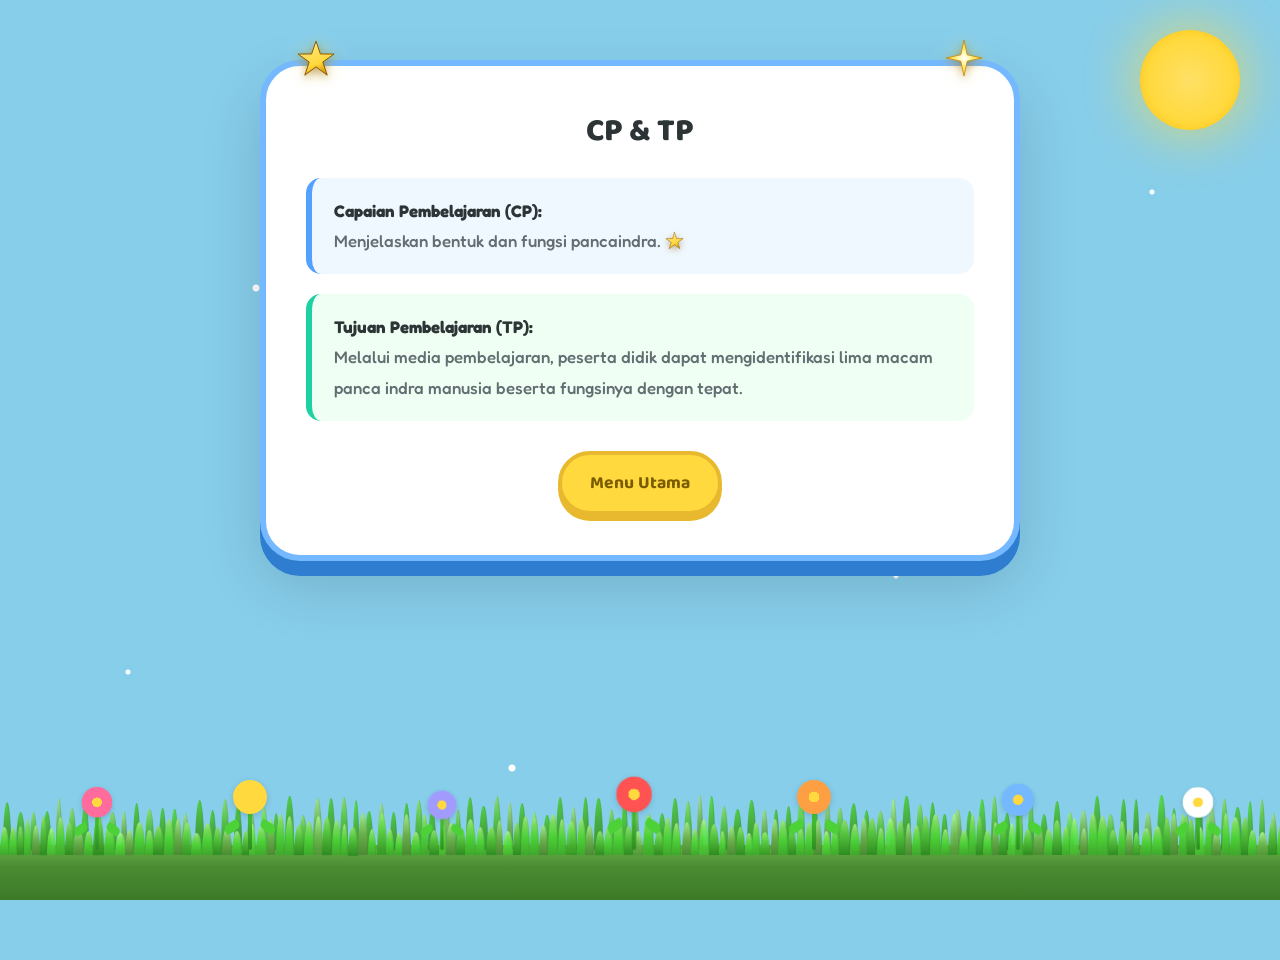
==== cp.html @ 5e444665 "first commit" ====
<!DOCTYPE html>
<html lang="id">
<head>
<meta charset="UTF-8">
<meta name="viewport" content="width=device-width, initial-scale=1.0">
<title>CP &amp; TP - Menu Belajar</title>
<link rel="stylesheet" href="style.css">
</head>
<body data-page="cp">

<div class="cloud cloud1"></div>
<div class="cloud cloud2"></div>
<div class="cloud cloud3"></div>
<div class="cloud cloud4"></div>
<div class="sun"></div>
<div class="butterfly b1"></div>
<div class="butterfly b2"></div>

<div class="ground">
  <div class="soil"></div>
  <div class="grass-back"></div>
  <div class="grass-front"></div>
  <div class="flower-css pink f1"><div class="stem"></div><div class="leaf left"></div><div class="leaf right"></div><div class="bloom"></div></div>
  <div class="flower-css yellow f2"><div class="stem"></div><div class="leaf left"></div><div class="leaf right"></div><div class="bloom"></div></div>
  <div class="flower-css purple f3"><div class="stem"></div><div class="leaf left"></div><div class="leaf right"></div><div class="bloom"></div></div>
  <div class="flower-css red f4"><div class="stem"></div><div class="leaf left"></div><div class="leaf right"></div><div class="bloom"></div></div>
  <div class="flower-css orange f5"><div class="stem"></div><div class="leaf left"></div><div class="leaf right"></div><div class="bloom"></div></div>
  <div class="flower-css blue f6"><div class="stem"></div><div class="leaf left"></div><div class="leaf right"></div><div class="bloom"></div></div>
  <div class="flower-css white f7"><div class="stem"></div><div class="leaf left"></div><div class="leaf right"></div><div class="bloom"></div></div>
</div>

<div class="content-wrapper">
  <div class="content-box">
    <h2 class="page-title">CP &amp; TP</h2>

    <div class="info-box">
      <p><b>Capaian Pembelajaran (CP):</b></p>
      <p>Menjelaskan bentuk dan fungsi pancaindra.
        <span class="inline-star img-star-5"></span>
      </p>
    </div>

    <div class="info-box green" style="margin-top: 20px;">
      <p><b>Tujuan Pembelajaran (TP):</b></p>
      <p>Melalui media pembelajaran, peserta didik dapat mengidentifikasi lima macam panca indra manusia beserta fungsinya dengan tepat.
    </div>

    <div class="nav-buttons" style="justify-content: center;">
      <a href="index.html" class="btn btn-home">Menu Utama</a>
    </div>
  </div>
</div>

<script src="script.js"></script>
</body>
</html>
---- style.css ----
@import url('https://fonts.googleapis.com/css2?family=Fredoka:wght@400;600;700&family=Baloo+2:wght@600;800&display=swap');
* {
  margin: 0;
  padding: 0;
  box-sizing: border-box;
  font-family: 'Fredoka', sans-serif;
}

body {
  min-height: 100vh;
  background: #87CEEB;
  background-image: 
    radial-gradient(circle at 20% 30%, #fff 0 3px, transparent 4px),
    radial-gradient(circle at 70% 60%, #fff 0 2px, transparent 3px),
    radial-gradient(circle at 40% 80%, #fff 0 3px, transparent 4px),
    radial-gradient(circle at 90% 20%, #fff 0 2px, transparent 3px),
    radial-gradient(circle at 10% 70%, #fff 0 2px, transparent 3px);
  position: relative;
  overflow-x: hidden;
  padding-bottom: 180px;
}

/* ============================================ */
/* ===== BINTANG GAMBAR (GRADASI + SHADOW) ==== */
/* ============================================ */
.img-star-5 {
  background-image: url("data:image/svg+xml,%3Csvg xmlns='http://www.w3.org/2000/svg' viewBox='0 0 100 100'%3E%3Cdefs%3E%3ClinearGradient id='g5' x1='0.3' y1='0' x2='0.7' y2='1'%3E%3Cstop offset='0%25' stop-color='%23FFFCE0'/%3E%3Cstop offset='25%25' stop-color='%23FFE066'/%3E%3Cstop offset='65%25' stop-color='%23FFD93D'/%3E%3Cstop offset='100%25' stop-color='%23D18A00'/%3E%3C/linearGradient%3E%3C/defs%3E%3Cpath d='M50 8 L61 40 L95 40 L67 60 L78 93 L50 72 L22 93 L33 60 L5 40 L39 40 Z' fill='url(%23g5)' stroke='%238C5A00' stroke-width='2.5' stroke-linejoin='round' stroke-linecap='round'/%3E%3C/svg%3E");
  background-repeat: no-repeat;
  background-position: center;
  background-size: contain;
}

.img-star-4 {
  background-image: url("data:image/svg+xml,%3Csvg xmlns='http://www.w3.org/2000/svg' viewBox='0 0 100 100'%3E%3Cdefs%3E%3CradialGradient id='g4' cx='50%25' cy='50%25' r='60%25'%3E%3Cstop offset='0%25' stop-color='%23FFFFFF'/%3E%3Cstop offset='35%25' stop-color='%23FFEF8A'/%3E%3Cstop offset='70%25' stop-color='%23FFD93D'/%3E%3Cstop offset='100%25' stop-color='%23F0A500'/%3E%3C/radialGradient%3E%3C/defs%3E%3Cpath d='M50 5 L58 42 L95 50 L58 58 L50 95 L42 58 L5 50 L42 42 Z' fill='url(%23g4)' stroke='%23C68800' stroke-width='2' stroke-linejoin='round' stroke-linecap='round'/%3E%3C/svg%3E");
  background-repeat: no-repeat;
  background-position: center;
  background-size: contain;
}

.inline-star {
  display: inline-block;
  width: 1.15em;
  height: 1.15em;
  vertical-align: -0.2em;
  background-repeat: no-repeat;
  background-position: center;
  background-size: contain;
  animation: sparkle 2s ease-in-out infinite;
  filter: drop-shadow(0 2px 3px rgba(140, 90, 0, 0.5));
}

/* ============ BACKGROUND DECORATIONS ============ */
.cloud {
  position: fixed;
  background: #fff;
  border-radius: 50%;
  opacity: 0.95;
  z-index: 1;
  pointer-events: none;
  filter: drop-shadow(0 8px 12px rgba(0,0,0,0.06));
}
.cloud::before,
.cloud::after {
  content: '';
  position: absolute;
  background: #fff;
  border-radius: 50%;
}
.cloud1 { width: 160px; height: 160px; top: 40px; left: -220px; animation: moveCloud 40s linear infinite; }
.cloud1::before { width: 120px; height: 120px; top: -40px; left: 80px; }
.cloud1::after { width: 100px; height: 100px; top: 20px; left: -40px; }

.cloud2 { width: 220px; height: 220px; top: 180px; left: -320px; animation: moveCloud 55s linear infinite; animation-delay: -18s; }
.cloud2::before { width: 160px; height: 160px; top: -55px; left: 110px; }
.cloud2::after { width: 130px; height: 130px; top: 30px; left: -55px; }

.cloud3 { width: 150px; height: 150px; top: 420px; left: -220px; animation: moveCloud 48s linear infinite; animation-delay: -30s; }
.cloud3::before { width: 110px; height: 110px; top: -38px; left: 75px; }
.cloud3::after { width: 95px; height: 95px; top: 18px; left: -38px; }

.cloud4 { width: 180px; height: 180px; top: 620px; left: -260px; animation: moveCloud 60s linear infinite; animation-delay: -45s; }
.cloud4::before { width: 130px; height: 130px; top: -45px; left: 90px; }
.cloud4::after { width: 105px; height: 105px; top: 22px; left: -45px; }

@keyframes moveCloud {
  from { transform: translateX(0); }
  to { transform: translateX(calc(100vw + 400px)); }
}

.sun {
  position: fixed;
  top: 30px; right: 40px;
  width: 100px; height: 100px;
  background: radial-gradient(circle, #FFE066 0%, #FFD93D 60%, #FFB800 100%);
  border-radius: 50%;
  box-shadow: 0 0 60px rgba(255, 217, 61, 0.8);
  z-index: 1;
  animation: sunPulse 3s ease-in-out infinite;
}
@keyframes sunPulse {
  0%, 100% { transform: scale(1); }
  50% { transform: scale(1.08); }
}

/* ============ GROUND + GRASS + FLOWER ============ */
.ground {
  position: fixed;
  bottom: 0; left: 0;
  width: 100%; height: 140px;
  z-index: 1;
  pointer-events: none;
}
.ground .soil {
  position: absolute;
  bottom: 0; left: 0;
  width: 100%; height: 55px;
  background: linear-gradient(180deg, #6AB04C 0%, #4a8b32 40%, #3d7a28 100%);
  box-shadow: inset 0 4px 0 rgba(0,0,0,0.08);
}
.grass-back,
.grass-front {
  position: absolute;
  left: 0; width: 100%;
  display: flex;
  align-items: flex-end;
  justify-content: space-around;
}
.grass-back { bottom: 50px; height: 55px; z-index: 1; filter: blur(0.4px); }
.grass-front { bottom: 45px; height: 45px; z-index: 2; }

.blade {
  position: relative;
  flex-shrink: 0;
  border-radius: 50% 50% 20% 20% / 100% 100% 0 0;
  transform-origin: bottom center;
  animation: waveGrass 2.6s ease-in-out infinite;
  will-change: transform;
  background: linear-gradient(to top, #3FA82C 0%, #4CD137 45%, #7BDB5C 80%, #A2E88A 100%);
  box-shadow: inset -1px 0 0 rgba(0,0,0,0.08);
}
.grass-back .blade {
  background: linear-gradient(to top, #2E8B20 0%, #3FA82C 50%, #4CD137 100%);
  box-shadow: inset -1px 0 0 rgba(0,0,0,0.15);
  opacity: 0.9;
}
.blade:nth-child(2n) { border-radius: 50% 50% 0 0 / 100% 100% 0 0; }
.blade:nth-child(3n) { background: linear-gradient(to top, #2E8B20, #55C43D 60%, #8DE06B 100%); }
.blade:nth-child(5n) { background: linear-gradient(to top, #4a8b32, #6AB04C 50%, #A2E88A 100%); }
.blade:nth-child(7n) { opacity: 0.9; filter: brightness(1.08); }

@keyframes waveGrass {
  0%   { transform: rotate(-5deg) scaleY(1); }
  25%  { transform: rotate(3deg) scaleY(1.03); }
  50%  { transform: rotate(6deg) scaleY(1); }
  75%  { transform: rotate(-2deg) scaleY(0.98); }
  100% { transform: rotate(-5deg) scaleY(1); }
}

.flower-css {
  position: absolute;
  bottom: 50px;
  width: 40px; height: 70px;
  transform-origin: bottom center;
  animation: flowerSway 3.5s ease-in-out infinite;
  z-index: 3;
}
.flower-css .stem {
  position: absolute;
  bottom: 0; left: 50%;
  transform: translateX(-50%);
  width: 4px; height: 42px;
  background: linear-gradient(180deg, #4CD137 0%, #2E8B20 100%);
  border-radius: 3px;
}
.flower-css .leaf {
  position: absolute;
  width: 16px; height: 10px;
  background: #4CD137;
  border-radius: 50% 0 50% 0;
  bottom: 18px;
}
.flower-css .leaf.left  { left: -6px;  transform: rotate(-30deg); }
.flower-css .leaf.right { right: -6px; transform: rotate(30deg) scaleX(-1); }

.flower-css .bloom {
  position: absolute;
  top: 0; left: 50%;
  transform: translateX(-50%);
  width: 34px; height: 34px;
  border-radius: 50%;
  background:
    radial-gradient(circle at 50% 50%, #FFD93D 0 22%, transparent 23%),
    radial-gradient(circle at 50% 15%, var(--petal) 0 32%, transparent 33%),
    radial-gradient(circle at 85% 50%, var(--petal) 0 32%, transparent 33%),
    radial-gradient(circle at 50% 85%, var(--petal) 0 32%, transparent 33%),
    radial-gradient(circle at 15% 50%, var(--petal) 0 32%, transparent 33%),
    radial-gradient(circle at 75% 25%, var(--petal) 0 26%, transparent 27%),
    radial-gradient(circle at 75% 75%, var(--petal) 0 26%, transparent 27%),
    radial-gradient(circle at 25% 75%, var(--petal) 0 26%, transparent 27%),
    radial-gradient(circle at 25% 25%, var(--petal) 0 26%, transparent 27%);
  filter: drop-shadow(0 2px 3px rgba(0,0,0,0.15));
}
.flower-css.pink   { --petal: #FF6B9D; }
.flower-css.yellow { --petal: #FFD93D; }
.flower-css.purple { --petal: #A29BFE; }
.flower-css.orange { --petal: #FF9F43; }
.flower-css.blue   { --petal: #74B9FF; }
.flower-css.white  { --petal: #FFFFFF; }
.flower-css.red    { --petal: #FF5252; }

.flower-css.f1 { left: 6%;  animation-delay: 0s;   transform: scale(0.9); }
.flower-css.f2 { left: 18%; animation-delay: -0.6s; }
.flower-css.f3 { left: 33%; animation-delay: -1.2s; transform: scale(0.85); }
.flower-css.f4 { left: 48%; animation-delay: -0.3s; transform: scale(1.05); }
.flower-css.f5 { left: 62%; animation-delay: -1.5s; }
.flower-css.f6 { left: 78%; animation-delay: -0.9s; transform: scale(0.95); }
.flower-css.f7 { left: 92%; animation-delay: -1.8s; transform: scale(0.9); }

@keyframes flowerSway {
  0%, 100% { transform: rotate(-4deg); }
  50%      { transform: rotate(4deg); }
}

/* ============ BUTTERFLY ============ */
.butterfly {
  position: fixed;
  width: 22px; height: 22px;
  z-index: 4;
  pointer-events: none;
  animation: flyAround 14s ease-in-out infinite;
}
.butterfly::before,
.butterfly::after {
  content: '';
  position: absolute;
  width: 12px; height: 16px;
  background: #FFD93D;
  border-radius: 50% 50% 50% 50% / 60% 60% 40% 40%;
  transform-origin: right center;
  animation: flapWing 0.25s ease-in-out infinite alternate;
}
.butterfly::before { left: 0;  transform: rotate(-20deg); }
.butterfly::after  { right: 0; transform: scaleX(-1) rotate(-20deg); transform-origin: left center; }
.butterfly.b1 { top: 60%; left: -60px; animation-delay: 0s; }
.butterfly.b2 { top: 70%; left: -60px; animation-delay: -7s; }

@keyframes flyAround {
  0%   { transform: translate(0, 0) rotate(0deg); }
  25%  { transform: translate(30vw, -80px) rotate(5deg); }
  50%  { transform: translate(60vw, 40px) rotate(-5deg); }
  75%  { transform: translate(90vw, -80px) rotate(5deg); }
  100% { transform: translate(115vw, 0) rotate(0deg); }
}
@keyframes flapWing {
  0%   { transform: rotate(-20deg) scaleY(1); }
  100% { transform: rotate(-20deg) scaleY(0.4); }
}

/* ============ HEADER (TOMBOL MENU) ============ */
header {
  text-align: center;
  padding: 50px 20px 20px;
  animation: fadeDown 0.8s ease;
  position: relative;
  z-index: 2;
}

.title-badge {
  display: inline-block;
  position: relative;
  padding: 22px 65px;
  background: linear-gradient(180deg, #FF8A5C 0%, #FF6B35 45%, #E85A2A 100%);
  border-radius: 60px;
  border: 5px solid #fff;
  box-shadow: 
    0 10px 0 #B8401F,
    0 10px 0 5px #fff,
    0 20px 35px rgba(0,0,0,0.25),
    inset 0 -6px 0 rgba(0,0,0,0.15),
    inset 0 6px 0 rgba(255,255,255,0.25);
  transform: rotate(-1.5deg);
  animation: buttonBounce 3s ease-in-out infinite;
  transition: transform 0.25s ease, box-shadow 0.25s ease;
}

.title-badge::before {
  content: '';
  position: absolute;
  top: 6px;
  left: 15%;
  width: 70%;
  height: 30%;
  background: linear-gradient(180deg, rgba(255,255,255,0.55) 0%, rgba(255,255,255,0) 100%);
  border-radius: 60px;
  pointer-events: none;
}

@keyframes buttonBounce {
  0%, 100% { transform: rotate(-1.5deg) translateY(0); }
  50%      { transform: rotate(-1.5deg) translateY(-6px); }
}

header h1 {
  font-family: 'Baloo 2', cursive;
  font-size: 2.6rem;
  font-weight: 800;
  letter-spacing: 1.5px;
  color: #FFFFFF;
  text-shadow: 0 3px 0 #A83812, 0 5px 8px rgba(0,0,0,0.3);
  position: relative;
  z-index: 2;
  line-height: 1.1;
}

.title-badge .btn-icon {
  position: absolute;
  top: 50%;
  transform: translateY(-50%);
  font-size: 1.8rem;
  z-index: 2;
  filter: drop-shadow(0 2px 2px rgba(0,0,0,0.3));
  animation: iconWiggle 2s ease-in-out infinite;
}
.title-badge .btn-icon.left  { left: 22px; }
.title-badge .btn-icon.right { right: 22px; animation-delay: 0.5s; }

@keyframes iconWiggle {
  0%, 100% { transform: translateY(-50%) rotate(-8deg); }
  50%      { transform: translateY(-50%) rotate(8deg); }
}

.title-badge .spark {
  position: absolute;
  width: 34px; height: 34px;
  background-repeat: no-repeat;
  background-position: center;
  background-size: contain;
  animation: sparkle 2s ease-in-out infinite;
  pointer-events: none;
  filter: drop-shadow(0 3px 4px rgba(140, 90, 0, 0.55))
          drop-shadow(0 0 8px rgba(255, 217, 61, 0.45));
}
.title-badge .spark.s1 { top: -25px; left: -20px; animation-delay: 0s; }
.title-badge .spark.s2 { top: -22px; right: -25px; animation-delay: 0.4s; width: 26px; height: 26px; }
.title-badge .spark.s3 { bottom: -20px; left: -18px; animation-delay: 0.8s; width: 28px; height: 28px; }
.title-badge .spark.s4 { bottom: -25px; right: -22px; animation-delay: 1.2s; }

@keyframes sparkle {
  0%, 100% { transform: scale(1) rotate(0); opacity: 1; }
  50%      { transform: scale(1.35) rotate(25deg); opacity: 0.6; }
}

header .subtitle {
  font-size: 1.15rem;
  color: #fff;
  margin-top: 30px;
  text-shadow: 2px 2px 4px rgba(0,0,0,0.35);
  font-weight: 600;
  letter-spacing: 0.5px;
}
@keyframes fadeDown {
  from { opacity: 0; transform: translateY(-40px); }
  to { opacity: 1; transform: translateY(0); }
}

/* ============ MENU GRID ============ */
main {
  max-width: 1100px;
  margin: 30px auto;
  padding: 0 20px;
  position: relative;
  z-index: 2;
}
.menu-grid {
  display: grid;
  grid-template-columns: repeat(auto-fit, minmax(230px, 1fr));
  gap: 30px;
  justify-content: center;
}
.menu-card {
  position: relative;
  background: #fff;
  border-radius: 40px;
  padding: 30px 20px 25px;
  text-align: center;
  cursor: pointer;
  transition: all 0.4s cubic-bezier(0.34, 1.56, 0.64, 1);
  border: 5px solid;
  box-shadow: 0 10px 0;
  animation: popIn 0.6s backwards;
  text-decoration: none;
  color: inherit;
  display: block;
}
@keyframes popIn {
  0% { opacity: 0; transform: scale(0.3) rotate(-15deg); }
  100% { opacity: 1; transform: scale(1) rotate(0); }
}
.menu-card:nth-child(1) { animation-delay: 0.1s; border-color: #FF9F43; box-shadow: 0 10px 0 #E17E20; }
.menu-card:nth-child(2) { animation-delay: 0.2s; border-color: #54A0FF; box-shadow: 0 10px 0 #2E7DD1; }
.menu-card:nth-child(3) { animation-delay: 0.3s; border-color: #1DD1A1; box-shadow: 0 10px 0 #10A37F; }
.menu-card:nth-child(4) { animation-delay: 0.4s; border-color: #FF6B9D; box-shadow: 0 10px 0 #D64577; }
.menu-card:nth-child(5) { animation-delay: 0.5s; border-color: #A29BFE; box-shadow: 0 10px 0 #7B72D9; }
.menu-card:nth-child(6) { animation-delay: 0.6s; border-color: #f3cf1c; box-shadow: 0 10px 0 #b79d1a; }
.menu-card:hover { transform: translateY(-8px) scale(1.03); box-shadow: 0 18px 0; }
.menu-card:nth-child(1):hover { box-shadow: 0 18px 0 #E17E20; }
.menu-card:nth-child(2):hover { box-shadow: 0 18px 0 #2E7DD1; }
.menu-card:nth-child(3):hover { box-shadow: 0 18px 0 #10A37F; }
.menu-card:nth-child(4):hover { box-shadow: 0 18px 0 #D64577; }
.menu-card:nth-child(5):hover { box-shadow: 0 18px 0 #7B72D9; }
.menu-card:nth-child(6):hover { box-shadow: 0 18px 0 #f1d85d; }
.menu-card:active { transform: translateY(4px) scale(1.02); box-shadow: 0 4px 0; }

.star-deco {
  position: absolute;
  width: 22px; height: 22px;
  background-repeat: no-repeat;
  background-position: center;
  background-size: contain;
  animation: sparkle 2s infinite;
  filter: drop-shadow(0 2px 3px rgba(140, 90, 0, 0.55))
          drop-shadow(0 0 5px rgba(255, 217, 61, 0.5));
}
.menu-card .star-deco:nth-child(1) { top: 12px; left: 15px; }
.menu-card .star-deco:nth-child(2) { top: 20px; right: 15px; animation-delay: 0.5s; }

.icon-circle {
  width: 100px; height: 100px;
  border-radius: 50%;
  display: flex;
  align-items: center;
  justify-content: center;
  margin: 0 auto 15px;
  box-shadow: inset 0 -6px 0 rgba(0,0,0,0.12);
  position: relative;
  overflow: hidden;
  animation: iconFloat 3s ease-in-out infinite;
}
.icon-circle img {
  width: 70%; height: 70%;
  object-fit: contain;
  display: block;
  pointer-events: none;
  filter: drop-shadow(0 2px 3px rgba(0,0,0,0.2));
  user-select: none;
}
.menu-card:nth-child(2) .icon-circle { animation-delay: 0.3s; }
.menu-card:nth-child(3) .icon-circle { animation-delay: 0.6s; }
.menu-card:nth-child(4) .icon-circle { animation-delay: 0.9s; }
.menu-card:nth-child(5) .icon-circle { animation-delay: 1.2s; }
.menu-card:nth-child(6) .icon-circle { animation-delay: 1.5s; }

@keyframes iconFloat {
  0%, 100% { transform: translateY(0) rotate(-5deg); }
  50% { transform: translateY(-6px) rotate(5deg); }
}
.menu-card:nth-child(1) .icon-circle { background: linear-gradient(135deg, #FFB347, #FF8C00); }
.menu-card:nth-child(2) .icon-circle { background: linear-gradient(135deg, #74B9FF, #0984E3); }
.menu-card:nth-child(3) .icon-circle { background: linear-gradient(135deg, #55EFC4, #00B894); }
.menu-card:nth-child(4) .icon-circle { background: linear-gradient(135deg, #FF9EC4, #FF6B9D); }
.menu-card:nth-child(5) .icon-circle { background: linear-gradient(135deg, #C8B6FF, #A29BFE); }
.menu-card:nth-child(6) .icon-circle { background: linear-gradient(135deg, #e6c635, #f3cf1c); }

.menu-card h2 {
  font-family: 'Baloo 2', cursive;
  font-size: 1.5rem;
  font-weight: 800;
  margin-bottom: 6px;
  color: #2d3436;
}
.menu-card p {
  font-size: 0.9rem;
  color: #636e72;
  line-height: 1.4;
  font-weight: 500;
}

/* ============ CONTENT PAGE ============ */
.content-wrapper {
  max-width: 800px;
  margin: 60px auto 30px;
  padding: 0 20px;
  position: relative;
  z-index: 2;
}
.content-box {
  background: #fff;
  border-radius: 40px;
  padding: 45px 40px 40px;
  position: relative;
  border: 6px solid #FFD93D;
  box-shadow: 0 15px 0 #E8B92E, 0 25px 60px rgba(0,0,0,0.15);
  animation: contentIn 0.6s cubic-bezier(0.34, 1.56, 0.64, 1);
}
@keyframes contentIn {
  from { opacity: 0; transform: translateY(50px) scale(0.9); }
  to { opacity: 1; transform: translateY(0) scale(1); }
}

.content-box::before,
.content-box::after {
  content: '';
  position: absolute;
  width: 40px; height: 40px;
  background-repeat: no-repeat;
  background-position: center;
  background-size: contain;
  animation: sparkle 1.5s infinite;
  pointer-events: none;
  filter: drop-shadow(0 3px 4px rgba(140, 90, 0, 0.5))
          drop-shadow(0 0 8px rgba(255, 217, 61, 0.4));
}
.content-box::before {
  top: -28px; left: 30px;
  background-image: url("data:image/svg+xml,%3Csvg xmlns='http://www.w3.org/2000/svg' viewBox='0 0 100 100'%3E%3Cdefs%3E%3ClinearGradient id='gc1' x1='0.3' y1='0' x2='0.7' y2='1'%3E%3Cstop offset='0%25' stop-color='%23FFFCE0'/%3E%3Cstop offset='25%25' stop-color='%23FFE066'/%3E%3Cstop offset='65%25' stop-color='%23FFD93D'/%3E%3Cstop offset='100%25' stop-color='%23D18A00'/%3E%3C/linearGradient%3E%3C/defs%3E%3Cpath d='M50 8 L61 40 L95 40 L67 60 L78 93 L50 72 L22 93 L33 60 L5 40 L39 40 Z' fill='url(%23gc1)' stroke='%238C5A00' stroke-width='2.5' stroke-linejoin='round'/%3E%3C/svg%3E");
}
.content-box::after {
  top: -28px; right: 30px;
  background-image: url("data:image/svg+xml,%3Csvg xmlns='http://www.w3.org/2000/svg' viewBox='0 0 100 100'%3E%3Cdefs%3E%3CradialGradient id='gc2' cx='50%25' cy='50%25' r='60%25'%3E%3Cstop offset='0%25' stop-color='%23FFFFFF'/%3E%3Cstop offset='35%25' stop-color='%23FFEF8A'/%3E%3Cstop offset='70%25' stop-color='%23FFD93D'/%3E%3Cstop offset='100%25' stop-color='%23F0A500'/%3E%3C/radialGradient%3E%3C/defs%3E%3Cpath d='M50 5 L58 42 L95 50 L58 58 L50 95 L42 58 L5 50 L42 42 Z' fill='url(%23gc2)' stroke='%23C68800' stroke-width='2' stroke-linejoin='round'/%3E%3C/svg%3E");
  animation-delay: 0.7s;
}

.page-title {
  font-family: 'Baloo 2', cursive;
  font-size: 2rem;
  font-weight: 800;
  color: #2d3436;
  text-align: center;
  margin-bottom: 25px;
  line-height: 1.3;
}
.content-box p, .content-box li {
  font-size: 1.05rem;
  line-height: 1.8;
  color: #636e72;
  font-weight: 500;
}
.content-box ul, .content-box ol {
  padding-left: 28px;
  margin-top: 12px;
}
.content-box li { margin-bottom: 12px; padding-left: 5px; }
.content-box li::marker { color: #FF6B9D; font-weight: bold; }
.content-box b { color: #2d3436; font-weight: 700; }
.content-box .highlight {
  display: block;
  margin-top: 20px;
  text-align: center;
  font-weight: 700;
  color: #FF6B9D;
  font-size: 1.1rem;
}

.info-box {
  background: #F0F8FF;
  border-left: 6px solid #54A0FF;
  border-radius: 15px;
  padding: 18px 22px;
  margin: 15px 0;
}
.info-box.yellow { background: #FFF9E6; border-left-color: #FFD93D; }
.info-box.green  { background: #F0FFF4; border-left-color: #1DD1A1; }
.info-box.pink   { background: #FFF0F6; border-left-color: #FF6B9D; }

/* Page-specific border colors */
body[data-page="petunjuk"] .content-box { border-color: #FFB347; box-shadow: 0 15px 0 #E17E20, 0 25px 60px rgba(0,0,0,0.15); }
body[data-page="cp"] .content-box { border-color: #74B9FF; box-shadow: 0 15px 0 #2E7DD1, 0 25px 60px rgba(0,0,0,0.15); }
body[data-page="materi"] .content-box { border-color: #55EFC4; box-shadow: 0 15px 0 #10A37F, 0 25px 60px rgba(0,0,0,0.15); }
body[data-page="latihan"] .content-box { border-color: #FF9EC4; box-shadow: 0 15px 0 #D64577, 0 25px 60px rgba(0,0,0,0.15); }
body[data-page="pengembang"] .content-box { border-color: #C8B6FF; box-shadow: 0 15px 0 #7B72D9, 0 25px 60px rgba(0,0,0,0.15); }
body[data-page="ruang-indra"] .content-box { border-color: #e7e9c4; box-shadow: 0 15px 0 #7E57C2, 0 25px 60px rgba(0,0,0,0.15); }

/* ============ BUTTONS ============ */
.nav-buttons {
  display: flex;
  justify-content: space-between;
  gap: 15px;
  margin-top: 30px;
  flex-wrap: wrap;
}
.btn {
  font-family: 'Baloo 2', cursive;
  font-size: 1.1rem;
  font-weight: 700;
  padding: 14px 28px;
  border-radius: 50px;
  border: 4px solid;
  cursor: pointer;
  transition: all 0.3s;
  display: inline-flex;
  align-items: center;
  gap: 8px;
  text-decoration: none;
}
.btn-home {
  background: #FFD93D;
  border-color: #E8B92E;
  color: #7A5C00;
  box-shadow: 0 6px 0 #E8B92E;
}
.btn-home:hover { transform: translateY(-3px); box-shadow: 0 9px 0 #E8B92E; }
.btn-home:active { transform: translateY(3px); box-shadow: 0 3px 0 #E8B92E; }
.btn-next {
  background: #FF6B9D;
  border-color: #D64577;
  color: #fff;
  box-shadow: 0 6px 0 #D64577;
  margin-left: auto;
}
.btn-next:hover { transform: translateY(-3px); box-shadow: 0 9px 0 #D64577; }
.btn-next:active { transform: translateY(3px); box-shadow: 0 3px 0 #D64577; }
.btn-back {
  background: #FF6B9D;
  border-color: #D64577;
  color: #fff;
  box-shadow: 0 6px 0 #D64577;
  margin-right: auto;
}
.btn-next:hover { transform: translateY(-3px); box-shadow: 0 9px 0 #D64577; }
.btn-next:active { transform: translateY(3px); box-shadow: 0 3px 0 #D64577; }

/* ============ RESPONSIVE ============ */
@media (max-width: 700px) {
  header { padding: 35px 15px 15px; }
  .title-badge { padding: 16px 45px; border-width: 4px; border-radius: 50px; }
  header h1 { font-size: 1.8rem; letter-spacing: 1px; }
  .title-badge .btn-icon { font-size: 1.3rem; }
  .title-badge .btn-icon.left  { left: 14px; }
  .title-badge .btn-icon.right { right: 14px; }
  .title-badge .spark { width: 22px; height: 22px; }
  .title-badge .spark.s1 { top: -18px; left: -14px; }
  .title-badge .spark.s2 { top: -14px; right: -18px; width: 18px; height: 18px; }
  .title-badge .spark.s3 { bottom: -14px; left: -12px; width: 20px; height: 20px; }
  .title-badge .spark.s4 { bottom: -18px; right: -16px; }

  header .subtitle { font-size: 0.95rem; margin-top: 22px; }
  .sun { width: 70px; height: 70px; top: 15px; right: 15px; }
  .menu-grid { grid-template-columns: 1fr 1fr; gap: 18px; }
  .menu-card { padding: 22px 12px 18px; border-radius: 30px; border-width: 4px; }
  .icon-circle { width: 75px; height: 75px; }
  .menu-card h2 { font-size: 1.1rem; }
  .menu-card p { font-size: 0.75rem; }
  .star-deco { width: 16px; height: 16px; }
  .content-wrapper { margin-top: 40px; }
  .content-box { padding: 35px 22px 30px; border-width: 5px; border-radius: 30px; }
  .content-box::before,
  .content-box::after { width: 30px; height: 30px; top: -22px; }
  .page-title { font-size: 1.5rem; }
  .content-box p, .content-box li { font-size: 0.95rem; }
  .btn { font-size: 0.95rem; padding: 12px 20px; }
  .ground { height: 120px; }
  .flower-css { transform: scale(0.75); }
  .ground .soil { height: 45px; }

  .cloud1 { width: 110px; height: 110px; }
  .cloud1::before { width: 80px; height: 80px; top: -28px; left: 55px; }
  .cloud1::after  { width: 70px; height: 70px; top: 15px; left: -28px; }
  .cloud2 { width: 150px; height: 150px; }
  .cloud2::before { width: 110px; height: 110px; top: -38px; left: 75px; }
  .cloud2::after  { width: 90px;  height: 90px;  top: 20px; left: -38px; }
  .cloud3 { width: 100px; height: 100px; }
  .cloud3::before { width: 75px; height: 75px; top: -25px; left: 50px; }
  .cloud3::after  { width: 65px; height: 65px; top: 12px; left: -25px; }
  .cloud4 { width: 120px; height: 120px; }
  .cloud4::before { width: 90px; height: 90px; top: -30px; left: 60px; }
  .cloud4::after  { width: 72px; height: 72px; top: 15px; left: -30px; }
}

@media (max-width: 400px) {
  .menu-grid { grid-template-columns: 1fr; }
  .title-badge { padding: 12px 35px; border-width: 4px; }
  header h1 { font-size: 1.4rem; letter-spacing: 0.5px; }
  .title-badge .btn-icon { display: none; }
  .nav-buttons { flex-direction: column; }
  .btn-next { margin-left: 0; justify-content: center; }
  .btn-home { justify-content: center; }
}
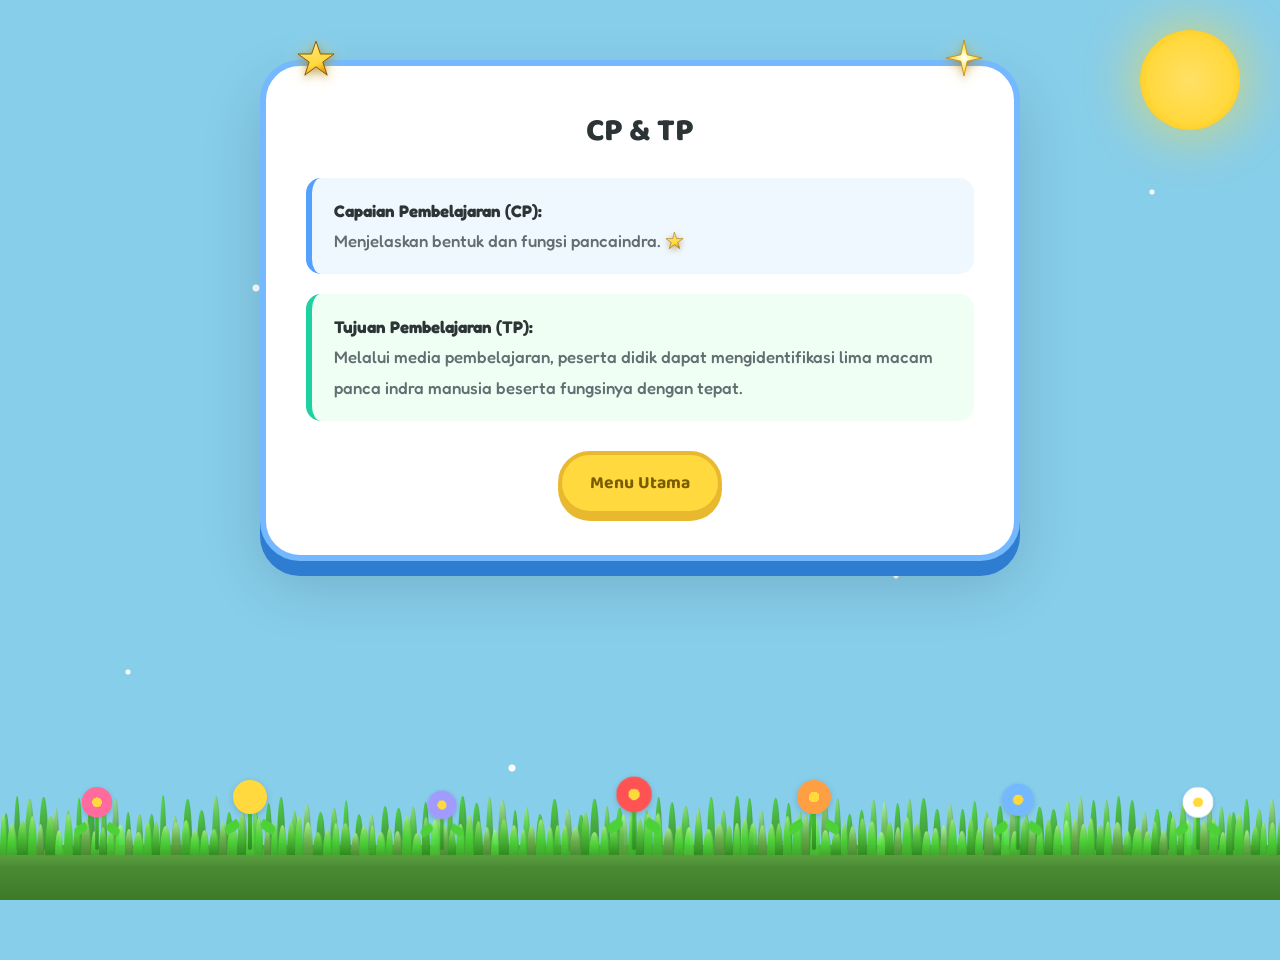
==== commit ab4cb012: "update data" ====
--- a/cp.html
+++ b/cp.html
@@ -46,7 +46,7 @@
     </div>
 
     <div class="nav-buttons" style="justify-content: center;">
-      <a href="index.html" class="btn btn-home">Menu Utama</a>
+      <a href="menu.html" class="btn btn-home">Menu Utama</a>
     </div>
   </div>
 </div>
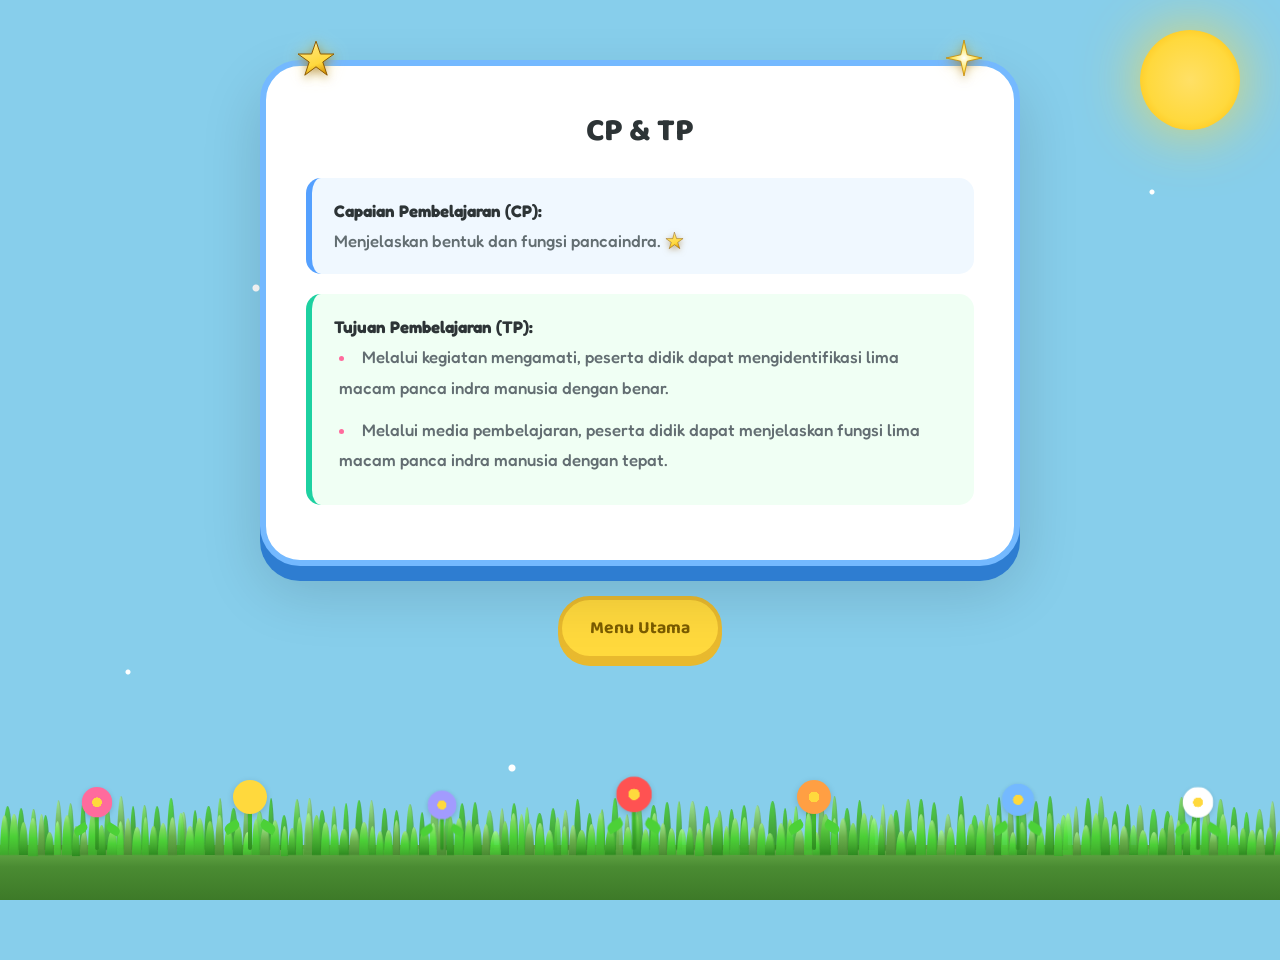
==== commit 3dcc1d3a: "Update cp.html" ====
--- a/cp.html
+++ b/cp.html
@@ -42,7 +42,9 @@
 
     <div class="info-box green" style="margin-top: 20px;">
       <p><b>Tujuan Pembelajaran (TP):</b></p>
-      <p>Melalui media pembelajaran, peserta didik dapat mengidentifikasi lima macam panca indra manusia beserta fungsinya dengan tepat.
+      <li>Melalui kegiatan mengamati, peserta didik dapat mengidentifikasi lima macam panca indra manusia dengan benar.</li>
+      <li>Melalui media pembelajaran, peserta didik dapat menjelaskan fungsi lima macam panca indra manusia dengan tepat.</li>
+    </div>
     </div>
 
     <div class="nav-buttons" style="justify-content: center;">
@@ -53,4 +55,4 @@
 
 <script src="script.js"></script>
 </body>
-</html>+</html>
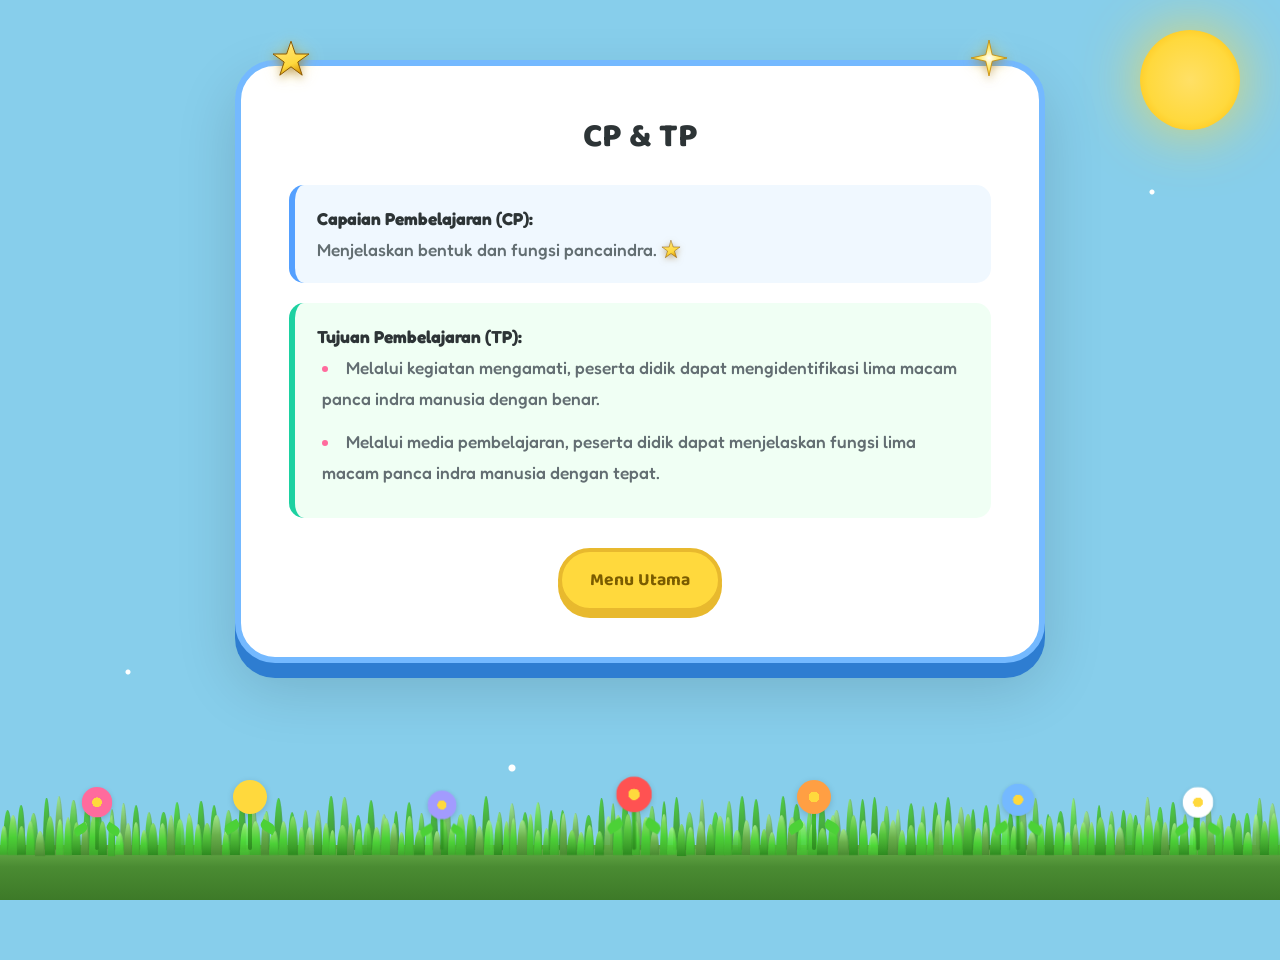
==== commit f40cdc03: "Fix HTML structure by removing extra closing div Removed an unnecessary closing div tag and ensured " ====
--- a/cp.html
+++ b/cp.html
@@ -45,7 +45,6 @@
       <li>Melalui kegiatan mengamati, peserta didik dapat mengidentifikasi lima macam panca indra manusia dengan benar.</li>
       <li>Melalui media pembelajaran, peserta didik dapat menjelaskan fungsi lima macam panca indra manusia dengan tepat.</li>
     </div>
-    </div>
 
     <div class="nav-buttons" style="justify-content: center;">
       <a href="menu.html" class="btn btn-home">Menu Utama</a>
--- a/style.css
+++ b/style.css
@@ -674,4 +674,156 @@
   .nav-buttons { flex-direction: column; }
   .btn-next { margin-left: 0; justify-content: center; }
   .btn-home { justify-content: center; }
-}+}
+
+/* =========================================================
+   PENYESUAIAN UKURAN — LAPTOP • TABLET • IPAD
+   (tempel di PALING BAWAH style.css)
+   ========================================================= */
+
+/* ---------- LAPTOP BESAR (≥ 1400px) ---------- */
+@media (min-width: 1400px) {
+  header { padding: 65px 20px 25px; }
+  header h1 { font-size: 3rem; }
+  header .subtitle { font-size: 1.25rem; }
+
+  main { max-width: 1200px; }
+  .menu-grid { grid-template-columns: repeat(3, 1fr); gap: 35px; }
+
+  .content-wrapper { max-width: 900px; margin-top: 70px; }
+  .content-box { padding: 55px 55px 50px; }
+  .page-title { font-size: 2.3rem; }
+  .content-box p, .content-box li { font-size: 1.12rem; }
+  .btn { font-size: 1.15rem; padding: 15px 32px; }
+
+  .sun { width: 120px; height: 120px; top: 40px; right: 60px; }
+  .ground { height: 160px; }
+}
+
+/* ---------- LAPTOP STANDAR (1181px – 1399px) ---------- */
+@media (min-width: 1181px) and (max-width: 1399px) {
+  header { padding: 55px 20px 22px; }
+  header h1 { font-size: 2.7rem; }
+
+  main { max-width: 1100px; }
+  .menu-grid { grid-template-columns: repeat(3, 1fr); gap: 28px; }
+
+  .content-wrapper { max-width: 850px; margin-top: 60px; }
+  .content-box { padding: 50px 48px 45px; }
+  .page-title { font-size: 2.1rem; }
+  .content-box p, .content-box li { font-size: 1.08rem; }
+}
+
+/* ---------- TABLET / IPAD PRO (1024px – 1180px) ---------- */
+@media (min-width: 1024px) and (max-width: 1180px) {
+  header { padding: 45px 20px 20px; }
+  .title-badge { padding: 20px 55px; }
+  header h1 { font-size: 2.35rem; }
+  header .subtitle { font-size: 1.1rem; margin-top: 26px; }
+
+  main { max-width: 960px; padding: 0 24px; }
+  .menu-grid { grid-template-columns: repeat(3, 1fr); gap: 24px; }
+  .menu-card { padding: 26px 16px 22px; border-radius: 34px; }
+  .icon-circle { width: 90px; height: 90px; }
+  .menu-card h2 { font-size: 1.35rem; }
+
+  .content-wrapper { max-width: 780px; margin-top: 55px; padding: 0 24px; }
+  .content-box { padding: 45px 42px 40px; border-radius: 36px; }
+  .page-title { font-size: 1.95rem; }
+  .content-box p, .content-box li { font-size: 1.05rem; line-height: 1.75; }
+  .btn { font-size: 1.05rem; padding: 13px 26px; }
+
+  .sun { width: 105px; height: 105px; top: 30px; right: 40px; }
+  .ground { height: 145px; }
+  .flower-css { transform: scale(0.92); }
+}
+
+/* ---------- IPAD / TABLET SEDANG (769px – 1023px) ---------- */
+@media (min-width: 769px) and (max-width: 1023px) {
+  header { padding: 42px 20px 18px; }
+  .title-badge { padding: 18px 50px; border-width: 5px; }
+  header h1 { font-size: 2.1rem; }
+  .title-badge .btn-icon { font-size: 1.55rem; }
+  .title-badge .spark { width: 28px; height: 28px; }
+  header .subtitle { font-size: 1.05rem; margin-top: 24px; }
+
+  main { max-width: 900px; padding: 0 22px; margin: 28px auto; }
+  .menu-grid { grid-template-columns: repeat(2, 1fr); gap: 24px; }
+  .menu-card { padding: 26px 18px 22px; border-radius: 34px; border-width: 5px; }
+  .icon-circle { width: 88px; height: 88px; }
+  .menu-card h2 { font-size: 1.3rem; }
+  .menu-card p { font-size: 0.85rem; }
+
+  .content-wrapper { max-width: 720px; margin-top: 50px; padding: 0 22px; }
+  .content-box { padding: 42px 38px 38px; border-radius: 36px; border-width: 5px; }
+  .content-box::before,
+  .content-box::after { width: 34px; height: 34px; top: -24px; }
+  .page-title { font-size: 1.85rem; margin-bottom: 22px; }
+  .content-box p, .content-box li { font-size: 1.02rem; line-height: 1.75; }
+  .info-box { padding: 16px 20px; border-radius: 14px; }
+  .btn { font-size: 1rem; padding: 13px 24px; border-width: 4px; }
+  .nav-buttons { gap: 14px; margin-top: 26px; }
+
+  .sun { width: 90px; height: 90px; top: 25px; right: 30px; }
+  .ground { height: 135px; }
+  .flower-css { transform: scale(0.85); }
+  .cloud1 { width: 130px; height: 130px; }
+  .cloud2 { width: 180px; height: 180px; }
+  .cloud3 { width: 120px; height: 120px; }
+  .cloud4 { width: 150px; height: 150px; }
+}
+
+/* ---------- IPAD MINI / TABLET KECIL (701px – 768px) ---------- */
+@media (min-width: 701px) and (max-width: 768px) {
+  header { padding: 38px 18px 16px; }
+  .title-badge { padding: 17px 48px; }
+  header h1 { font-size: 1.95rem; }
+  header .subtitle { font-size: 1rem; margin-top: 22px; }
+
+  main { max-width: 720px; padding: 0 20px; margin: 26px auto; }
+  .menu-grid { grid-template-columns: repeat(2, 1fr); gap: 22px; }
+  .menu-card { padding: 24px 16px 20px; border-radius: 32px; }
+  .icon-circle { width: 82px; height: 82px; }
+  .menu-card h2 { font-size: 1.22rem; }
+  .menu-card p { font-size: 0.82rem; }
+
+  .content-wrapper { max-width: 680px; margin-top: 45px; padding: 0 20px; }
+  .content-box { padding: 38px 32px 34px; border-radius: 32px; }
+  .page-title { font-size: 1.7rem; }
+  .content-box p, .content-box li { font-size: 1rem; line-height: 1.72; }
+  .btn { font-size: 0.98rem; padding: 12px 22px; }
+
+  .sun { width: 85px; height: 85px; top: 22px; right: 25px; }
+  .ground { height: 130px; }
+  .flower-css { transform: scale(0.82); }
+}
+
+/* ---------- IPAD / TABLET LANDSCAPE PENDEK ---------- */
+@media (min-width: 769px) and (max-width: 1180px) and (orientation: landscape) {
+  header { padding: 30px 20px 15px; }
+  header h1 { font-size: 2rem; }
+  header .subtitle { margin-top: 18px; }
+
+  .content-wrapper { margin-top: 35px; }
+  .content-box { padding: 38px 40px 34px; }
+  .page-title { font-size: 1.8rem; }
+
+  .ground { height: 115px; }
+  .flower-css { transform: scale(0.8); }
+  .sun { width: 80px; height: 80px; top: 18px; right: 22px; }
+}
+
+/* ---------- LAPTOP LANDSCAPE PENDEK (≤ 620px tinggi) ---------- */
+@media (min-width: 1024px) and (max-height: 620px) {
+  header { padding: 30px 20px 14px; }
+  header h1 { font-size: 2rem; }
+  header .subtitle { margin-top: 18px; }
+
+  .content-wrapper { margin-top: 30px; }
+  .content-box { padding: 35px 40px 32px; }
+  .page-title { font-size: 1.7rem; }
+
+  .ground { height: 105px; }
+  .sun { width: 75px; height: 75px; top: 15px; right: 20px; }
+}
+
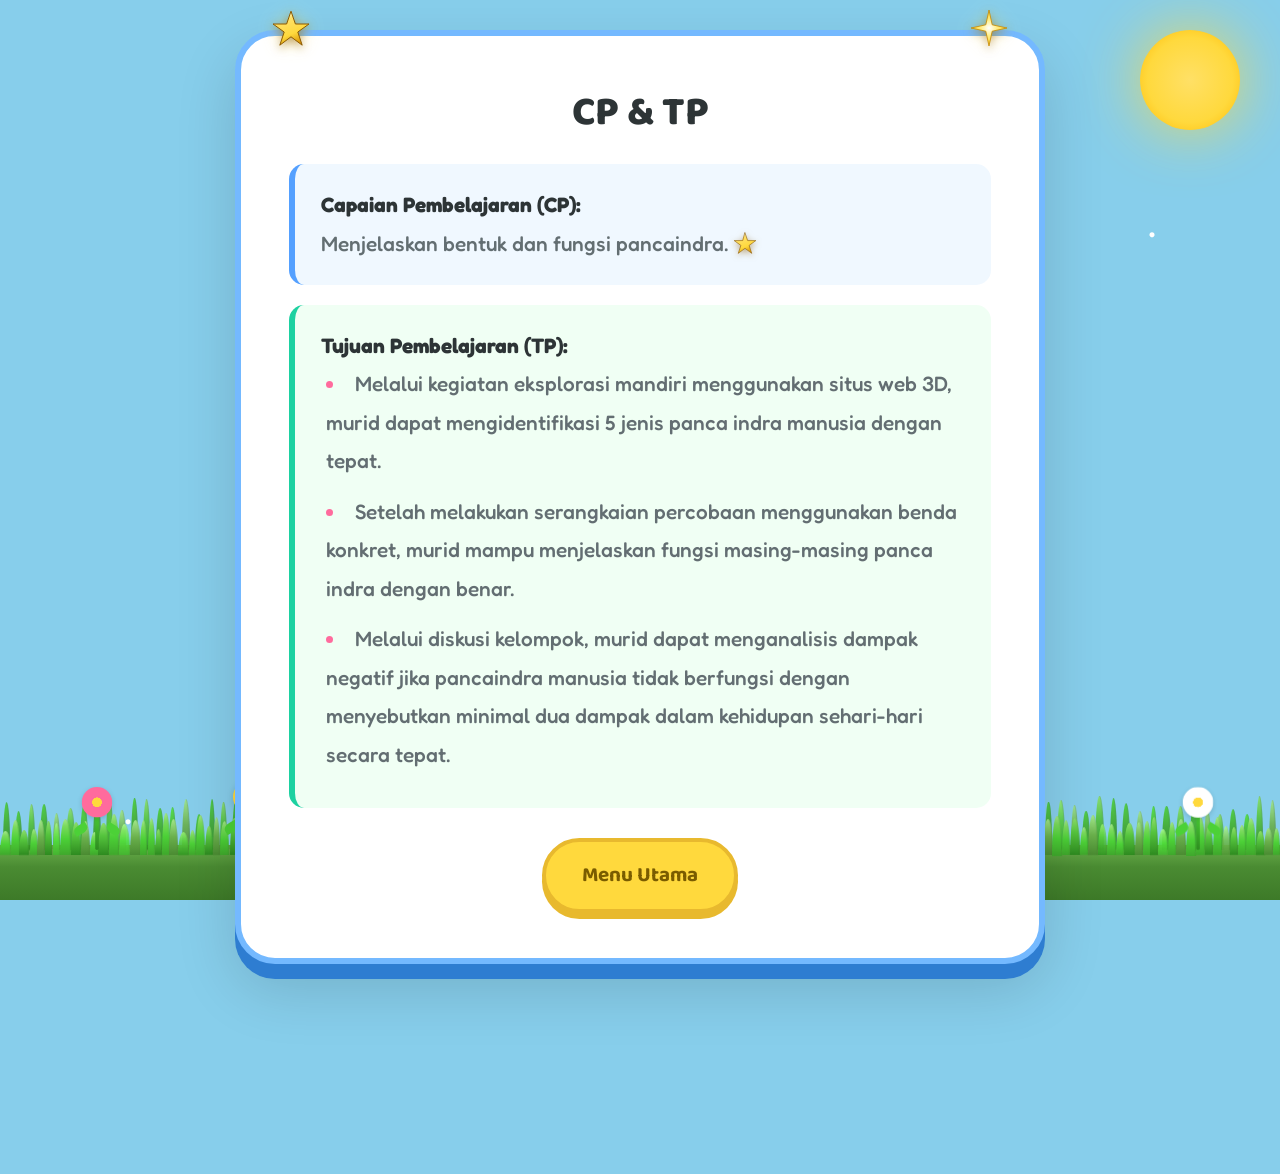
==== commit cfb520ba: "Update cp.html" ====
--- a/cp.html
+++ b/cp.html
@@ -42,8 +42,9 @@
 
     <div class="info-box green" style="margin-top: 20px;">
       <p><b>Tujuan Pembelajaran (TP):</b></p>
-      <li>Melalui kegiatan mengamati, peserta didik dapat mengidentifikasi lima macam panca indra manusia dengan benar.</li>
-      <li>Melalui media pembelajaran, peserta didik dapat menjelaskan fungsi lima macam panca indra manusia dengan tepat.</li>
+      <li>Melalui kegiatan eksplorasi mandiri menggunakan situs web 3D, murid dapat mengidentifikasi 5 jenis panca indra manusia dengan tepat.</li>
+      <li>Setelah melakukan serangkaian percobaan menggunakan benda konkret, murid mampu menjelaskan fungsi masing-masing panca indra dengan benar.</li>
+      <li>Melalui diskusi kelompok, murid dapat menganalisis dampak negatif jika pancaindra manusia tidak berfungsi dengan menyebutkan minimal dua dampak dalam kehidupan sehari-hari secara tepat.</li>
     </div>
 
     <div class="nav-buttons" style="justify-content: center;">
--- a/style.css
+++ b/style.css
@@ -827,3 +827,414 @@
   .sun { width: 75px; height: 75px; top: 15px; right: 20px; }
 }
 
+/* =========================================================
+   CENTER CONTENT BOX — halaman konten saja
+   (Halaman MENU tidak diubah)
+   (tempel di PALING BAWAH style.css)
+   ========================================================= */
+
+/* Body jadi flex column supaya wrapper bisa mengisi tinggi layar
+   HANYA untuk halaman konten, BUKAN menu */
+body[data-page]:not([data-page="menu"]) {
+  display: flex;
+  flex-direction: column;
+  min-height: 100vh;
+}
+
+/* Wrapper mengisi sisa ruang, box di dalamnya di-center */
+body[data-page]:not([data-page="menu"]) .content-wrapper {
+  flex: 1;
+  display: flex;
+  flex-direction: column;
+  justify-content: center;
+  align-items: center;
+  margin: 0 auto;
+  padding: 30px 20px;
+}
+
+/* Box kata-kata di-center secara vertikal & horizontal,
+   tapi tetap aman kalau kontennya lebih tinggi dari layar */
+body[data-page]:not([data-page="menu"]) .content-box {
+  margin: auto 0;
+  width: 100%;
+}
+
+/* Ruang Indra khusus — viewer-nya tinggi, kasih padding lebih */
+body[data-page="ruang-indra"] .content-wrapper {
+  padding: 40px 20px;
+}
+
+/* HP — padding lebih kecil biar tidak terlalu jauh dari tepi */
+@media (max-width: 700px) {
+  body[data-page]:not([data-page="menu"]) .content-wrapper {
+    padding: 20px 14px;
+  }
+  body[data-page="ruang-indra"] .content-wrapper {
+    padding: 24px 14px;
+  }
+}
+
+/* =========================================================
+   PERBESAR UKURAN HURUF — konten & menu
+   (tempel di PALING BAWAH style.css)
+   ========================================================= */
+
+/* ---------- Base body ---------- */
+body {
+  font-size: 1.15rem;
+}
+
+/* ---------- Halaman MENU ---------- */
+header h1 { font-size: 3.2rem; }
+header .subtitle { font-size: 1.35rem; }
+
+.menu-card h2 { font-size: 1.75rem; }
+.menu-card p  { font-size: 1.05rem; line-height: 1.5; }
+
+.title-badge { padding: 26px 72px; }
+
+/* ---------- Halaman KONTEN ---------- */
+.page-title { font-size: 2.4rem; }
+
+.content-box p,
+.content-box li {
+  font-size: 1.25rem;
+  line-height: 1.85;
+}
+
+.content-box .highlight { font-size: 1.35rem; }
+
+.info-box { padding: 22px 26px; }
+
+/* ---------- Tombol ---------- */
+.btn { font-size: 1.25rem; padding: 16px 34px; }
+
+/* =========================================================
+   PENYESUAIAN PER PERANGKAT
+   ========================================================= */
+
+/* ---------- LAPTOP BESAR (≥ 1400px) ---------- */
+@media (min-width: 1400px) {
+  header h1 { font-size: 3.6rem; }
+  header .subtitle { font-size: 1.5rem; }
+  .menu-card h2 { font-size: 1.95rem; }
+  .menu-card p  { font-size: 1.15rem; }
+  .page-title { font-size: 2.7rem; }
+  .content-box p, .content-box li { font-size: 1.35rem; }
+  .content-box .highlight { font-size: 1.45rem; }
+  .btn { font-size: 1.35rem; padding: 18px 38px; }
+}
+
+/* ---------- LAPTOP STANDAR (1181px – 1399px) ---------- */
+@media (min-width: 1181px) and (max-width: 1399px) {
+  header h1 { font-size: 3.3rem; }
+  header .subtitle { font-size: 1.4rem; }
+  .menu-card h2 { font-size: 1.85rem; }
+  .menu-card p  { font-size: 1.1rem; }
+  .page-title { font-size: 2.55rem; }
+  .content-box p, .content-box li { font-size: 1.3rem; }
+  .btn { font-size: 1.3rem; padding: 17px 36px; }
+}
+
+/* ---------- IPAD PRO / TABLET BESAR (1024px – 1180px) ---------- */
+@media (min-width: 1024px) and (max-width: 1180px) {
+  header h1 { font-size: 3rem; }
+  header .subtitle { font-size: 1.3rem; }
+  .title-badge { padding: 24px 65px; }
+  .menu-card h2 { font-size: 1.7rem; }
+  .menu-card p  { font-size: 1.05rem; }
+  .page-title { font-size: 2.4rem; }
+  .content-box p, .content-box li { font-size: 1.25rem; line-height: 1.8; }
+  .btn { font-size: 1.25rem; padding: 16px 32px; }
+}
+
+/* ---------- IPAD / TABLET SEDANG (769px – 1023px) ---------- */
+@media (min-width: 769px) and (max-width: 1023px) {
+  header h1 { font-size: 2.7rem; }
+  header .subtitle { font-size: 1.2rem; }
+  .title-badge { padding: 22px 58px; }
+  .menu-card h2 { font-size: 1.55rem; }
+  .menu-card p  { font-size: 1rem; }
+  .page-title { font-size: 2.2rem; }
+  .content-box p, .content-box li { font-size: 1.18rem; line-height: 1.8; }
+  .content-box .highlight { font-size: 1.28rem; }
+  .btn { font-size: 1.18rem; padding: 15px 30px; }
+}
+
+/* ---------- IPAD MINI / TABLET KECIL (701px – 768px) ---------- */
+@media (min-width: 701px) and (max-width: 768px) {
+  header h1 { font-size: 2.5rem; }
+  header .subtitle { font-size: 1.15rem; }
+  .menu-card h2 { font-size: 1.45rem; }
+  .menu-card p  { font-size: 0.95rem; }
+  .page-title { font-size: 2.05rem; }
+  .content-box p, .content-box li { font-size: 1.12rem; line-height: 1.78; }
+  .btn { font-size: 1.12rem; padding: 14px 26px; }
+}
+
+/* ---------- HP BESAR (481px – 700px) ---------- */
+@media (min-width: 481px) and (max-width: 700px) {
+  header h1 { font-size: 2.2rem; }
+  header .subtitle { font-size: 1.05rem; }
+  .menu-card h2 { font-size: 1.35rem; }
+  .menu-card p  { font-size: 0.9rem; }
+  .page-title { font-size: 1.85rem; }
+  .content-box p, .content-box li { font-size: 1.08rem; line-height: 1.75; }
+  .btn { font-size: 1.08rem; padding: 13px 24px; }
+}
+
+/* ---------- HP (≤ 480px) ---------- */
+@media (max-width: 480px) {
+  header h1 { font-size: 1.85rem; }
+  header .subtitle { font-size: 0.98rem; }
+  .title-badge { padding: 15px 42px; }
+  .menu-card h2 { font-size: 1.2rem; }
+  .menu-card p  { font-size: 0.82rem; }
+  .page-title { font-size: 1.65rem; }
+  .content-box p, .content-box li { font-size: 1rem; line-height: 1.72; }
+  .content-box .highlight { font-size: 1.1rem; }
+  .info-box { padding: 16px 18px; }
+  .btn { font-size: 1rem; padding: 12px 20px; }
+}
+
+/* ---------- HP KECIL (≤ 380px) ---------- */
+@media (max-width: 380px) {
+  header h1 { font-size: 1.6rem; }
+  header .subtitle { font-size: 0.9rem; }
+  .menu-card h2 { font-size: 1.1rem; }
+  .menu-card p  { font-size: 0.78rem; }
+  .page-title { font-size: 1.45rem; }
+  .content-box p, .content-box li { font-size: 0.95rem; line-height: 1.7; }
+  .btn { font-size: 0.95rem; padding: 11px 18px; }
+}
+/* =========================================================
+   TAB LATIHAN MELEBAR SAMPAI TEPI
+   (tempel di PALING BAWAH style.css)
+   ========================================================= */
+
+/* Wadah tombol mode — full width */
+.mode-buttons {
+  display: flex;
+  justify-content: center;
+  align-items: center;
+  gap: 14px;
+  flex-wrap: wrap;
+  width: 100%;
+}
+
+/* Tombol Pilihan Ganda & Menjodohkan — melebar ke tepi */
+.mode-buttons .btn-slide {
+  flex: 1 1 0;
+  min-width: 0;
+  max-width: none;
+  width: 100%;
+  padding: 20px 30px;
+  font-size: 1.3rem;
+  border-radius: 60px;
+}
+
+/* Wadah navigasi slide — full width */
+.slide-nav {
+  display: flex;
+  justify-content: center;
+  align-items: center;
+  gap: 14px;
+  margin-top: 20px;
+  flex-wrap: nowrap;
+  width: 100%;
+}
+
+/* Tombol Sebelumnya & Selanjutnya — melebar ke tepi */
+.slide-nav .btn-slide {
+  flex: 1 1 0;
+  min-width: 0;
+  max-width: none;
+  padding: 18px 24px;
+  font-size: 1.25rem;
+  border-radius: 60px;
+}
+
+/* ---------- Laptop besar (≥ 1400px) ---------- */
+@media (min-width: 1400px) {
+  .mode-buttons { gap: 18px; }
+  .mode-buttons .btn-slide { padding: 24px 40px; font-size: 1.5rem; }
+  .slide-nav { gap: 18px; margin-top: 24px; }
+  .slide-nav .btn-slide { padding: 22px 32px; font-size: 1.45rem; }
+}
+
+/* ---------- Laptop standar (1181px – 1399px) ---------- */
+@media (min-width: 1181px) and (max-width: 1399px) {
+  .mode-buttons { gap: 16px; }
+  .mode-buttons .btn-slide { padding: 22px 36px; font-size: 1.45rem; }
+  .slide-nav { gap: 16px; margin-top: 22px; }
+  .slide-nav .btn-slide { padding: 20px 30px; font-size: 1.4rem; }
+}
+
+/* ---------- iPad Pro / tablet besar (1024px – 1180px) ---------- */
+@media (min-width: 1024px) and (max-width: 1180px) {
+  .mode-buttons { gap: 14px; }
+  .mode-buttons .btn-slide { padding: 22px 34px; font-size: 1.4rem; }
+  .slide-nav { gap: 14px; margin-top: 20px; }
+  .slide-nav .btn-slide { padding: 20px 28px; font-size: 1.35rem; }
+}
+
+/* ---------- iPad / tablet sedang (769px – 1023px) ---------- */
+@media (min-width: 769px) and (max-width: 1023px) {
+  .mode-buttons { gap: 12px; }
+  .mode-buttons .btn-slide { padding: 20px 28px; font-size: 1.3rem; }
+  .slide-nav { gap: 12px; margin-top: 18px; }
+  .slide-nav .btn-slide { padding: 18px 24px; font-size: 1.25rem; }
+}
+
+/* ---------- iPad Mini / tablet kecil (701px – 768px) ---------- */
+@media (min-width: 701px) and (max-width: 768px) {
+  .mode-buttons { gap: 10px; }
+  .mode-buttons .btn-slide { padding: 18px 24px; font-size: 1.22rem; }
+  .slide-nav { gap: 10px; margin-top: 16px; }
+  .slide-nav .btn-slide { padding: 17px 20px; font-size: 1.18rem; }
+}
+
+/* ---------- HP besar (481px – 700px) ---------- */
+@media (min-width: 481px) and (max-width: 700px) {
+  .mode-buttons { gap: 10px; flex-wrap: wrap; }
+  .mode-buttons .btn-slide { padding: 17px 22px; font-size: 1.15rem; }
+  .slide-nav { gap: 10px; margin-top: 16px; }
+  .slide-nav .btn-slide { padding: 16px 18px; font-size: 1.1rem; }
+}
+
+/* ---------- HP (≤ 480px) ---------- */
+@media (max-width: 480px) {
+  .mode-buttons { gap: 10px; flex-wrap: wrap; }
+  .mode-buttons .btn-slide {
+    padding: 16px 18px; font-size: 1.08rem;
+    flex: 1 1 100%;
+  }
+  .slide-nav { gap: 10px; margin-top: 14px; flex-wrap: nowrap; }
+  .slide-nav .btn-slide { padding: 15px 14px; font-size: 1rem; }
+}
+
+/* ---------- HP kecil (≤ 380px) ---------- */
+@media (max-width: 380px) {
+  .mode-buttons .btn-slide { padding: 15px 14px; font-size: 1rem; }
+  .slide-nav .btn-slide { padding: 13px 10px; font-size: 0.92rem; }
+}
+
+/* =========================================================
+   HURUF TOMBOL LATIHAN LEBIH BESAR
+   (tempel di PALING BAWAH style.css)
+   ========================================================= */
+
+/* ---------- Default (laptop/iPad) ---------- */
+.mode-buttons .btn-slide {
+  font-size: 1.7rem;
+  font-weight: 800;
+  padding: 24px 32px;
+  min-width: 0;
+  max-width: none;
+  flex: 1 1 0;
+}
+
+.slide-nav .btn-slide {
+  font-size: 1.6rem;
+  font-weight: 800;
+  padding: 22px 28px;
+  min-width: 0;
+  max-width: none;
+  flex: 1 1 0;
+}
+
+/* ---------- Laptop besar (≥ 1400px) ---------- */
+@media (min-width: 1400px) {
+  .mode-buttons .btn-slide {
+    font-size: 2rem;
+    padding: 28px 40px;
+  }
+  .slide-nav .btn-slide {
+    font-size: 1.9rem;
+    padding: 26px 34px;
+  }
+}
+
+/* ---------- Laptop standar (1181px – 1399px) ---------- */
+@media (min-width: 1181px) and (max-width: 1399px) {
+  .mode-buttons .btn-slide {
+    font-size: 1.9rem;
+    padding: 26px 36px;
+  }
+  .slide-nav .btn-slide {
+    font-size: 1.8rem;
+    padding: 24px 32px;
+  }
+}
+
+/* ---------- iPad Pro / tablet besar (1024px – 1180px) ---------- */
+@media (min-width: 1024px) and (max-width: 1180px) {
+  .mode-buttons .btn-slide {
+    font-size: 1.8rem;
+    padding: 26px 34px;
+  }
+  .slide-nav .btn-slide {
+    font-size: 1.7rem;
+    padding: 24px 30px;
+  }
+}
+
+/* ---------- iPad / tablet sedang (769px – 1023px) ---------- */
+@media (min-width: 769px) and (max-width: 1023px) {
+  .mode-buttons .btn-slide {
+    font-size: 1.65rem;
+    padding: 24px 30px;
+  }
+  .slide-nav .btn-slide {
+    font-size: 1.55rem;
+    padding: 22px 26px;
+  }
+}
+
+/* ---------- iPad Mini / tablet kecil (701px – 768px) ---------- */
+@media (min-width: 701px) and (max-width: 768px) {
+  .mode-buttons .btn-slide {
+    font-size: 1.5rem;
+    padding: 22px 26px;
+  }
+  .slide-nav .btn-slide {
+    font-size: 1.4rem;
+    padding: 20px 22px;
+  }
+}
+
+/* ---------- HP besar (481px – 700px) ---------- */
+@media (min-width: 481px) and (max-width: 700px) {
+  .mode-buttons .btn-slide {
+    font-size: 1.4rem;
+    padding: 20px 22px;
+  }
+  .slide-nav .btn-slide {
+    font-size: 1.3rem;
+    padding: 18px 16px;
+  }
+}
+
+/* ---------- HP (≤ 480px) ---------- */
+@media (max-width: 480px) {
+  .mode-buttons .btn-slide {
+    font-size: 1.3rem;
+    padding: 18px 20px;
+  }
+  .slide-nav .btn-slide {
+    font-size: 1.2rem;
+    padding: 16px 12px;
+  }
+}
+
+/* ---------- HP kecil (≤ 380px) ---------- */
+@media (max-width: 380px) {
+  .mode-buttons .btn-slide {
+    font-size: 1.18rem;
+    padding: 16px 16px;
+  }
+  .slide-nav .btn-slide {
+    font-size: 1.08rem;
+    padding: 14px 10px;
+  }
+}
